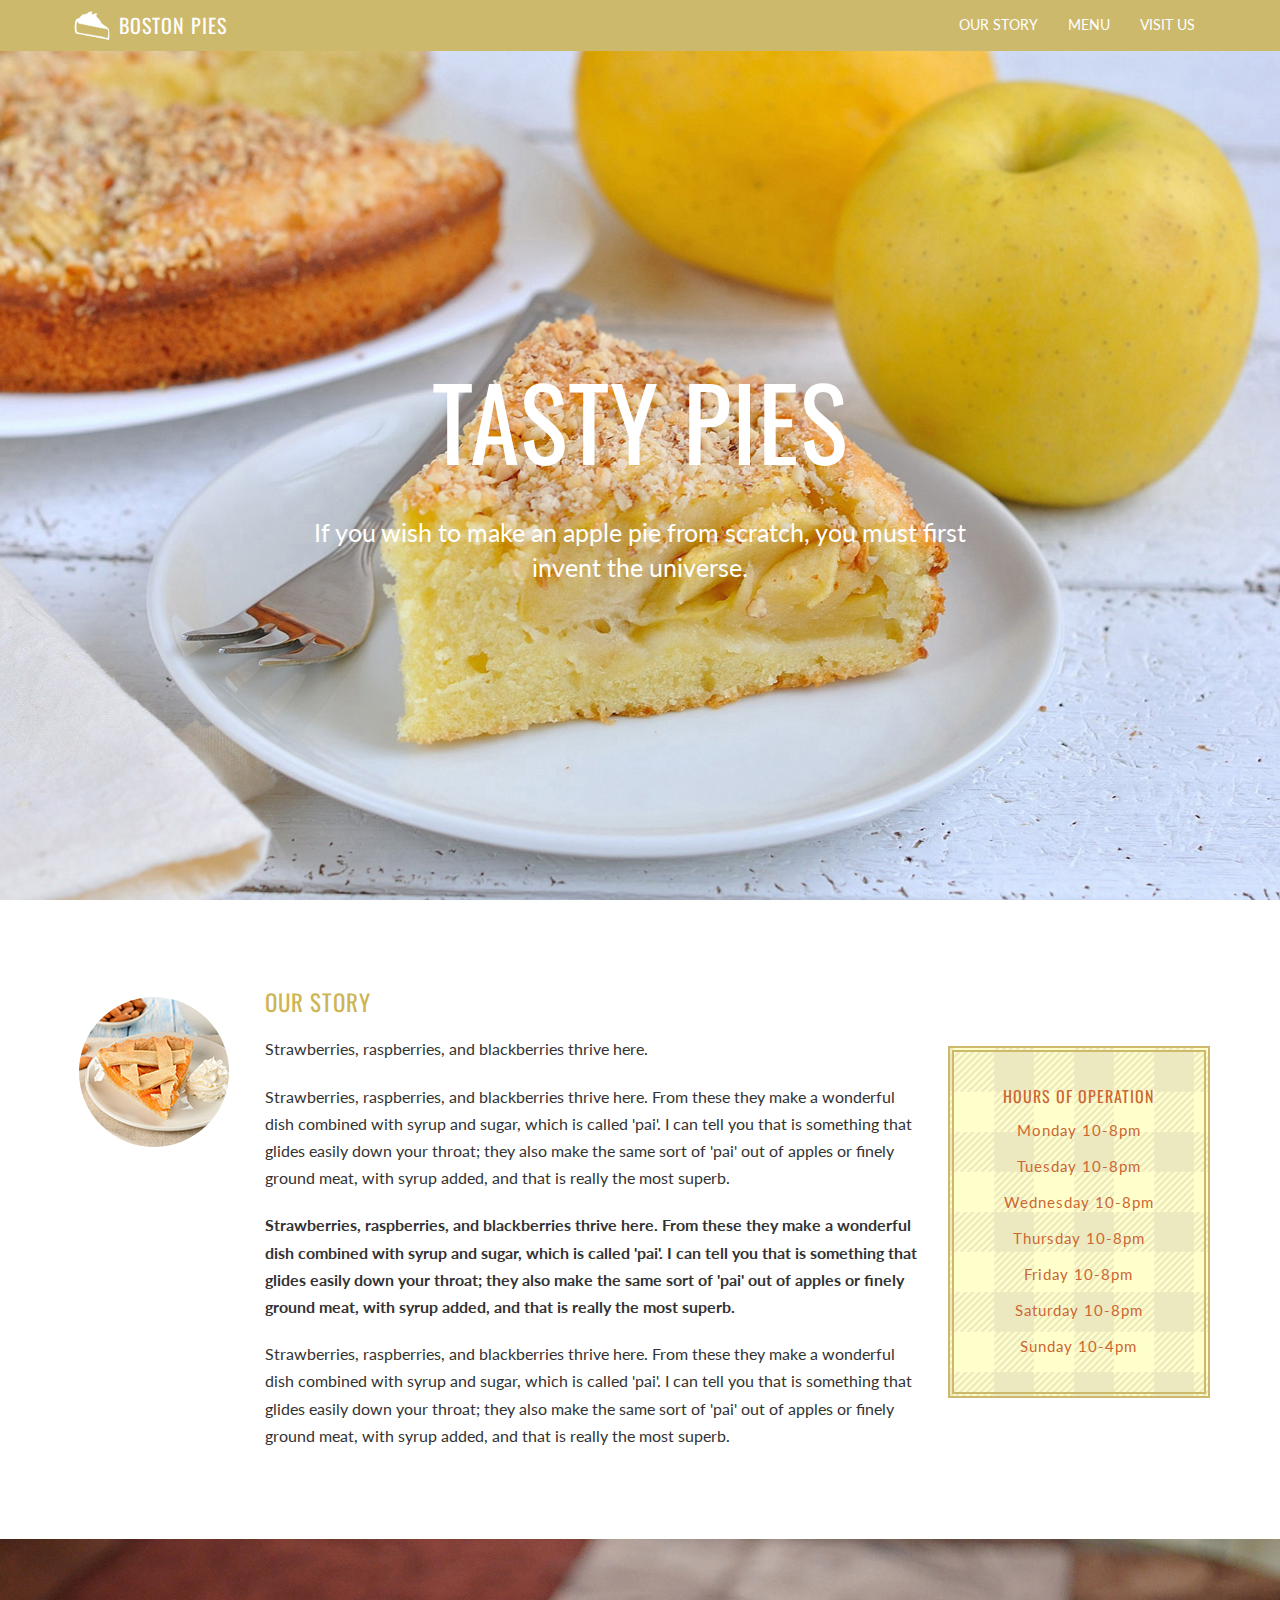
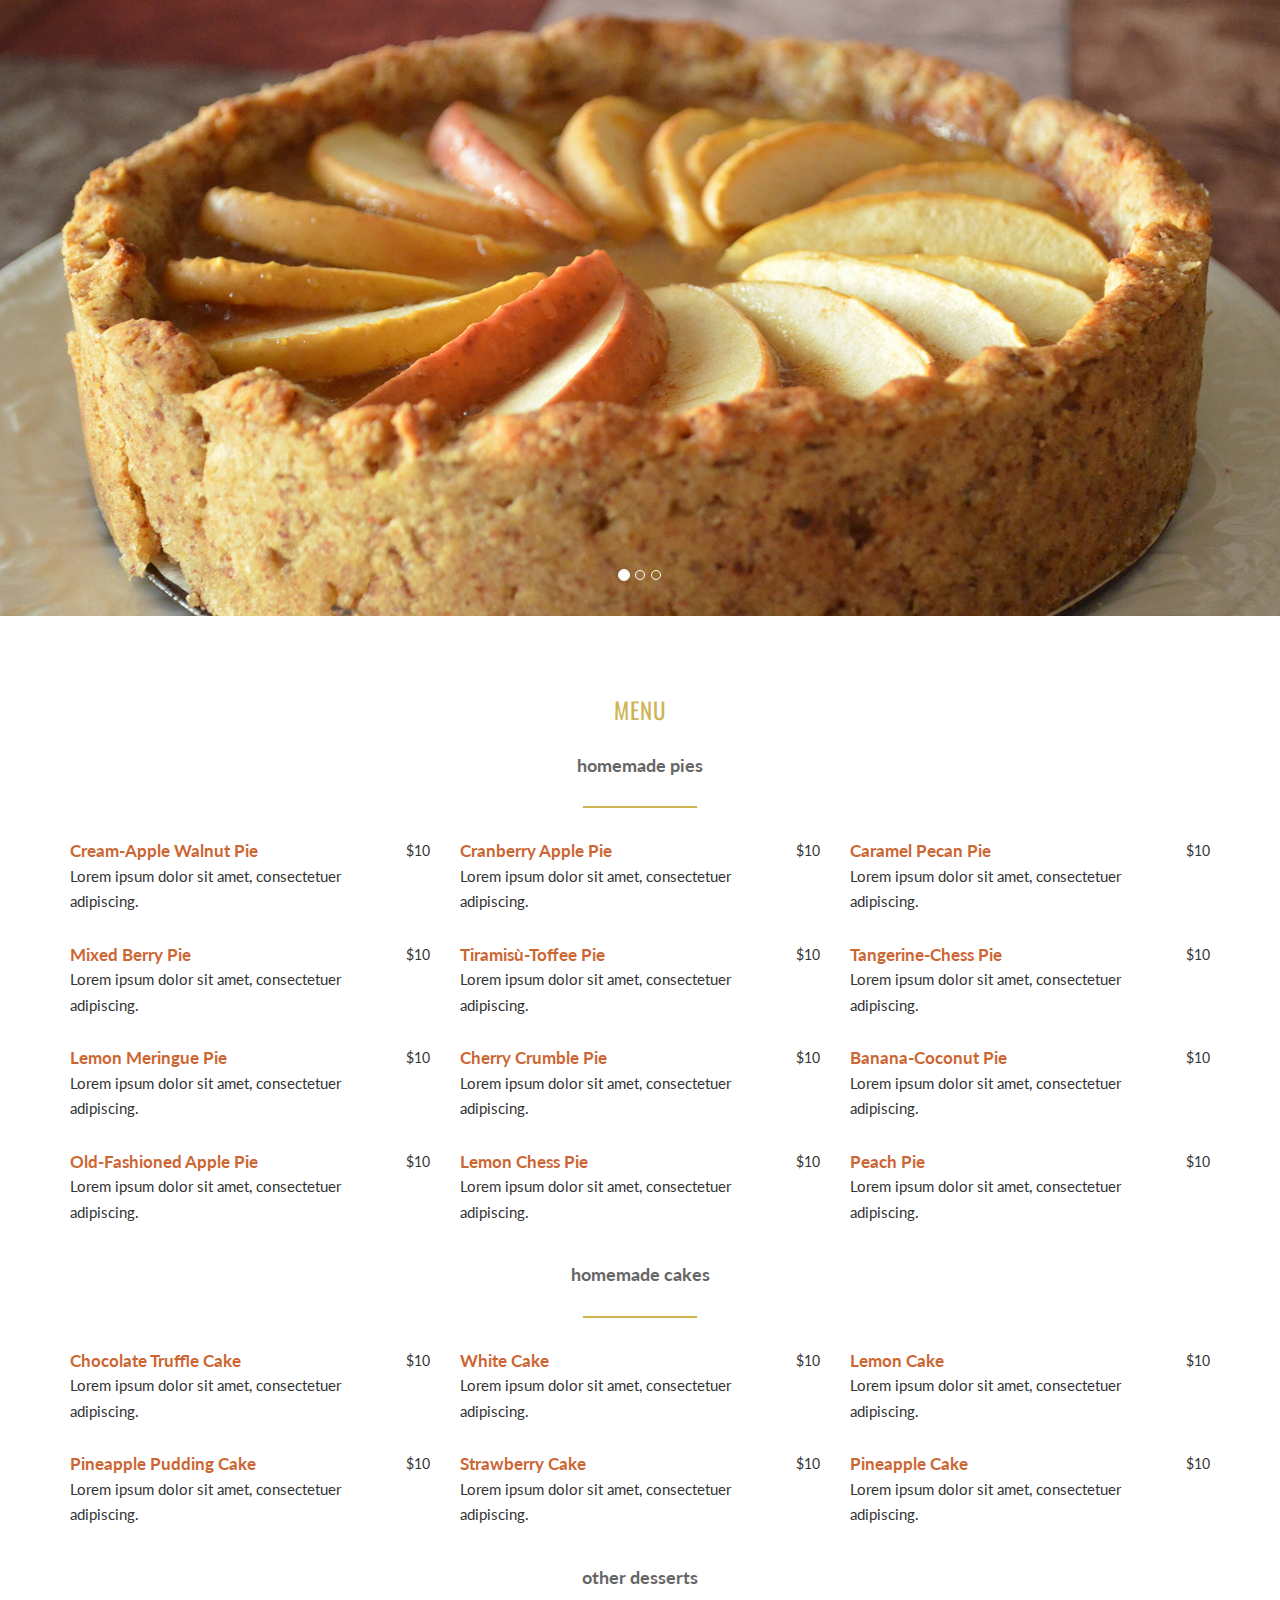
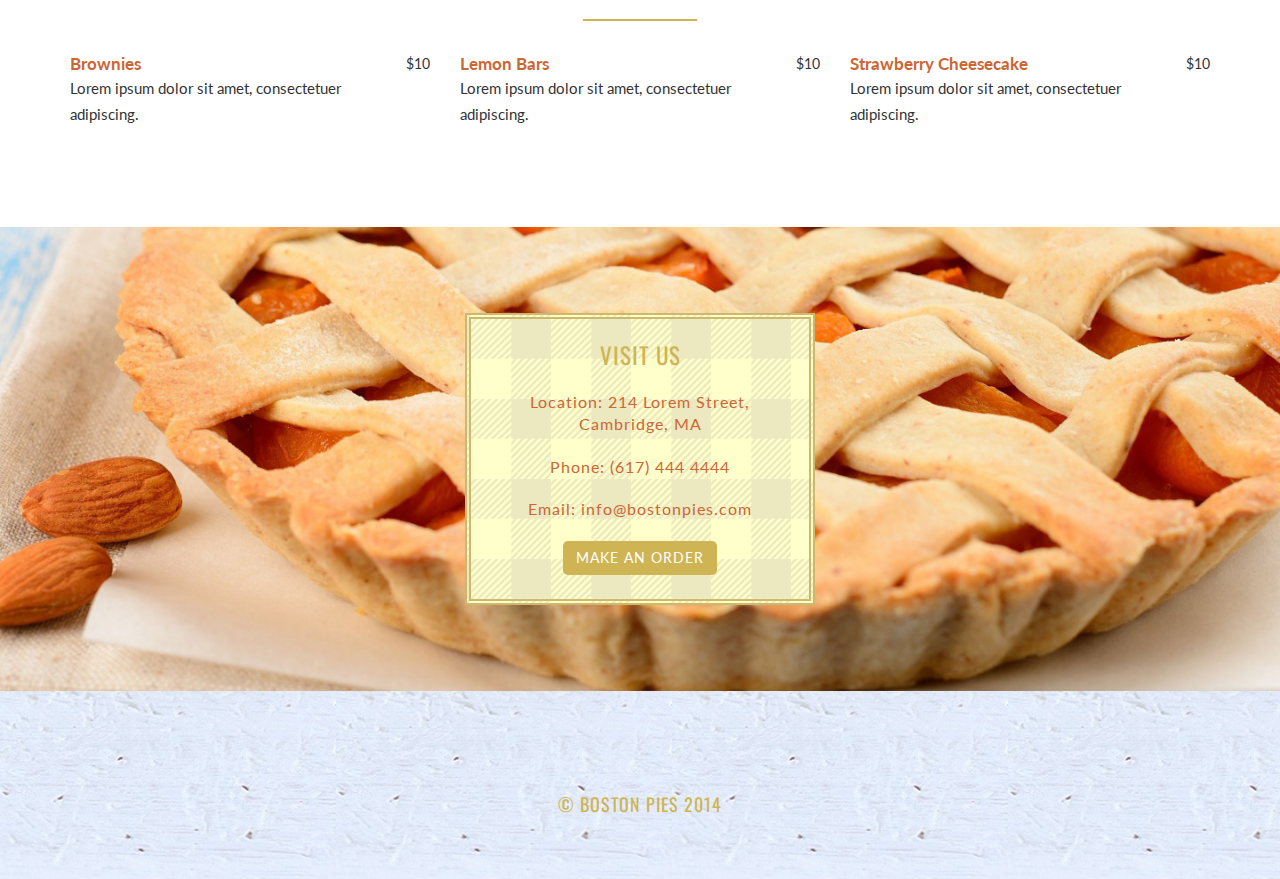
==== Web/index.html @ c0002c3c "Web site" ====
<!DOCTYPE html>
	<html lang="en">    
    <head>
    
    <meta charset="utf-8">
    <meta name="viewport" content="width=device-width, initial-scale=1">
    <meta name="description" content="">
    
    <title>Boston Pies</title>
    
    <!-- Bootstrap CSS -->
    <link href="css/bootstrap.min.css" rel="stylesheet">

    <!-- Custom CSS -->
    <link href="css/main.css" rel="stylesheet">
    
    <!-- Custom Fonts -->
    <link href="font-awesome/css/font-awesome.min.css" rel="stylesheet" type="text/css">
    <link href='http://fonts.googleapis.com/css?family=Oswald:400,300,700' rel='stylesheet' type='text/css'>
    <link href='http://fonts.googleapis.com/css?family=Lato:300,400,700' rel='stylesheet' type='text/css'>
   
 <!-- HTML5 Shim and Respond.js IE8 support of HTML5 elements and media queries -->
      <!--[if lt IE 9]>
         <script src="https://oss.maxcdn.com/libs/html5shiv/3.7.0/
            html5shiv.js"></script>
         <script src="https://oss.maxcdn.com/libs/respond.js/1.3.0/
            respond.min.js"></script>
      <![endif]-->
    
    </head>
    
    <body id="page-top" data-spy="scroll" data-target="navbar-fixed-top">
    
    <!-- Start Navigation -->
    <nav class="navbar navbar-custom navbar-fixed-top" role="navigation">
    <div class="container">
    <div class="navbar-header">
    <button type="button" class="navbar-toggle" data-toggle="collapse" data-target=".navbar-main-collapse">
    <i class="fa fa-bars"></i>
    </button>
    <a class="navbar-brand page-scroll" href="#page-top">
    <img src="img/logo.png" width="40" height="30" alt="logo" class="logo"/> Boston pies
    </a>
    </div>
    
    <div class="collapse navbar-collapse navbar-right navbar-main-collapse">
    <ul class="nav navbar-nav">
     
    <li>
    <a class="page-scroll" href="#our">our story</a>
    </li>
    <li>
    <a class="page-scroll" href="#menu">menu</a>
    </li>
    <li>
    <a class="page-scroll" href="#visit">visit us</a>
    </li>
    </ul>
    </div>
    <!-- /.navbar-collapse -->
    </div>
    <!-- /.container -->
    
    </nav>
    <!-- End Navigation -->

    
    
    <!-- Start Intro Header -->
    <header class="intro">
    <div class="intro-body">
    <div class="container">
    <div class="row">
    <div class="col-md-8 col-md-offset-2">
    <h1 class="main-text">TASTY PIES</h1>
    <p class="intro-text">If you wish to make an apple pie from scratch, you must first invent the universe.</p>
    </div>
    </div>    

    </div>
    </div>
    </header>
    <!-- End Intro Header -->

    
    
    <!-- Start About Section -->
    <div id="our" class="container content-section">
    <div class="row">
    
    <div class="col-md-2 col-sm-3">
    <img src="img/photo1.jpg" alt="photo" class="circular"/>
    </div>
    
    
    <div class="col-md-7 col-sm-5">
    <h2>our story</h2>
    <p>Strawberries, raspberries, and blackberries thrive here. </p>
    <p>Strawberries, raspberries, and blackberries thrive here. From these they make a wonderful dish combined with syrup and sugar, which is called 'pai'. I can tell you that is something that glides easily down your throat; they also make the same sort of 'pai' out of apples or finely ground meat, with syrup added, and that is really the most superb.
    <p><strong>Strawberries, raspberries, and blackberries thrive here. From these they make a wonderful dish combined with syrup and sugar, which is called 'pai'. I can tell you that is something that glides easily down your throat; they also make the same sort of 'pai' out of apples or finely ground meat, with syrup added, and that is really the most superb.</strong>
    <p>Strawberries, raspberries, and blackberries thrive here. From these they make a wonderful dish combined with syrup and sugar, which is called 'pai'. I can tell you that is something that glides easily down your throat; they also make the same sort of 'pai' out of apples or finely ground meat, with syrup added, and that is really the most superb.
    </div>
                
    <div class="col-xs-8 col-md-3 col-sm-4">
    <div class="box-hours">
    <h3>Hours of Operation
    <span>Monday 10-8pm</span>
    <span>Tuesday 10-8pm</span>
    <span>Wednesday 10-8pm</span>
    <span>Thursday 10-8pm</span>
    <span>Friday 10-8pm</span>
    <span>Saturday 10-8pm</span>
    <span>Sunday 10-4pm</span></h3>
    </div>
    </div>
    </div>
    </div>
    <!-- End About Section -->

   
    <!-- Start Slider Section -->
    <div class="content-section">
    <div id="header-carousel" class="carousel slide carousel-fade header-carousel" data-ride="carousel"> 
    <ol class="carousel-indicators">
    <li data-target="#header-carousel" data-slide-to="0" class="active"></li>
    <li data-target="#header-carousel" data-slide-to="1"></li> 
    <li data-target="#header-carousel" data-slide-to="2"></li>
    </ol>   
    
    <div class="carousel-inner">    
    
    <div class="item active"> 
    <img src="img/photo2.jpg" alt="photo">   
    </div>
                    
                    
    <div class="item">    
    <img src="img/photo3.jpg" alt="photo">      
    </div> 
    
    <div class="item">    
    <img src="img/photo4.jpg" alt="photo">      
    </div> 
    
    </div>   
    </div>
    </div>
    <!-- End Slider Section -->

        
    
    <!-- Start Menu Section -->
    <div id="menu" class="container content-section">
    <div class="row">
    
    <!-- Menu heading -->
    <div class="col-md-12">
    <h4>menu</h4></div>
    
   <!-- Menu subheading -->
   <div class="col-md-12">
   <div class="heading">homemade pies</div> 
   <hr class="style">
   </div>     
     
    <!-- Menu column1 -->
    
    <div class="col-md-4 col-sm-4">
    
    <div class="menu-content">
    
    <div class="menu-heading">Cream-Apple Walnut Pie<div class="price">$10</div>
    </div>
    <div class="description">Lorem ipsum dolor sit amet, consectetuer adipiscing.</div>

    <div class="menu-heading">Mixed Berry Pie<div class="price">$10</div>
    </div>
    <div class="description">Lorem ipsum dolor sit amet, consectetuer adipiscing.</div>
     
    <div class="menu-heading">Lemon Meringue Pie<div class="price">$10</div>
    </div>
    <div class="description">Lorem ipsum dolor sit amet, consectetuer adipiscing.</div>
      
    <div class="menu-heading">Old-Fashioned Apple Pie<div class="price">$10</div>
    </div>
    <div class="description">Lorem ipsum dolor sit amet, consectetuer adipiscing.</div>
    
    </div>
    </div>
    <!--/Menu column1-->

    
    
     <!-- Menu column2 -->
   <div class="col-md-4 col-sm-4">
    
    <div class="menu-content">
    
    <div class="menu-heading">Cranberry Apple Pie<div class="price">$10</div>
    </div>
    <div class="description">Lorem ipsum dolor sit amet, consectetuer adipiscing.</div>

    <div class="menu-heading">Tiramisù-Toffee Pie<div class="price">$10</div>
    </div>
    <div class="description">Lorem ipsum dolor sit amet, consectetuer adipiscing.</div>
     
    <div class="menu-heading">Cherry Crumble Pie<div class="price">$10</div>
    </div>
    <div class="description">Lorem ipsum dolor sit amet, consectetuer adipiscing.</div>
      
    <div class="menu-heading">Lemon Chess Pie<div class="price">$10</div>
    </div>
    <div class="description">Lorem ipsum dolor sit amet, consectetuer adipiscing.</div>
    
    </div>
    </div>
    <!--/Menu column2-->

    
    
    <!-- Menu column3 -->
    <div class="col-md-4 col-sm-4">
    
    <div class="menu-content">
    
    <div class="menu-heading">Caramel Pecan Pie<div class="price">$10</div>
    </div>
    <div class="description">Lorem ipsum dolor sit amet, consectetuer adipiscing.</div>

    <div class="menu-heading">Tangerine-Chess Pie<div class="price">$10</div>
    </div>
    <div class="description">Lorem ipsum dolor sit amet, consectetuer adipiscing.</div>
     
    <div class="menu-heading">Banana-Coconut Pie<div class="price">$10</div>
    </div>
    <div class="description">Lorem ipsum dolor sit amet, consectetuer adipiscing.</div>
      
    <div class="menu-heading">Peach Pie<div class="price">$10</div>
    </div>
    <div class="description">Lorem ipsum dolor sit amet, consectetuer adipiscing.</div>
    
    </div>
    </div>
    <!--/Menu column3-->

    
    
    <!-- Menu subheading -->

    <div class="col-md-12 col-sm-12">
    <div class="heading">homemade cakes</div> 
    <hr class="style">
    </div>     
     
    
     <!-- Menu column1 -->
     <div class="col-md-4 col-sm-4">
    
    <div class="menu-content">
    
    <div class="menu-heading">Chocolate Truffle Cake<div class="price">$10</div>
    </div>
    <div class="description">Lorem ipsum dolor sit amet, consectetuer adipiscing.</div>

    <div class="menu-heading">Pineapple Pudding Cake<div class="price">$10</div>
    </div>
    <div class="description">Lorem ipsum dolor sit amet, consectetuer adipiscing.</div>
    
    </div>
    </div>
    <!--/Menu column1-->


    
    <!-- Menu column2 -->
    <div class="col-md-4 col-sm-4">
    
    <div class="menu-content">
    
    <div class="menu-heading">White Cake<div class="price">$10</div>
    </div>
    <div class="description">Lorem ipsum dolor sit amet, consectetuer adipiscing.</div>
    <div class="menu-heading">Strawberry Cake<div class="price">$10</div>
    </div>
    <div class="description">Lorem ipsum dolor sit amet, consectetuer adipiscing.</div>
    </div>
    </div>
    <!--/Menu column2-->


    
    <!-- Menu column3 -->
    <div class="col-md-4 col-sm-4">
    
    <div class="menu-content">
    
    <div class="menu-heading">Lemon Cake<div class="price">$10</div>
    </div>
    <div class="description">Lorem ipsum dolor sit amet, consectetuer adipiscing.</div>
    <div class="menu-heading">Pineapple Cake<div class="price">$10</div>
    </div>
    <div class="description">Lorem ipsum dolor sit amet, consectetuer adipiscing.</div>
    </div>
    </div>
    <!--/Menu column3-->


    
    
    <!-- Menu subheading -->

    <div class="col-md-12 col-sm-12">
    <div class="heading">other desserts</div> 
    <hr class="style">
    </div>     
     
    
     <!-- Menu column1 -->
    <div class="col-md-4 col-sm-4">
    
    <div class="menu-content">
    
    <div class="menu-heading">Brownies<div class="price">$10</div>
    </div>
    <div class="description">Lorem ipsum dolor sit amet, consectetuer adipiscing.</div>
    </div>
    </div>
    <!--/Menu column1-->


    
    <!-- Menu column2 -->
    <div class="col-md-4 col-sm-4">
    
    <div class="menu-content">
    
    <div class="menu-heading">Lemon Bars<div class="price">$10</div>
    </div>
    <div class="description">Lorem ipsum dolor sit amet, consectetuer adipiscing.</div>
    </div>
    </div>
    <!--/Menu column2-->

    
    <!-- Menu column3 -->
    <div class="col-md-4 col-sm-4">
    
    <div class="menu-content">
    
    <div class="menu-heading">Strawberry Cheesecake<div class="price">$10</div>
    </div>
    <div class="description">Lorem ipsum dolor sit amet, consectetuer adipiscing.</div>
    </div>
    </div>
    <!--/Menu column3-->

    
    </div>
    </div>
    <!-- End Menu Section -->

    
    
    <!-- Start Contact Section -->
    <div id="visit" class="content-section text-center">
    <div class="visit-section">
    <div class="container">
    <div class="col-md-4 col-sm-4 col-xs-10 col-lg-offset-4">
    <div class="visit-box">
    <h4>VISIT US</h4>
    <h5>Location: 214 Lorem Street, Cambridge, MA</h5>
    <h5>Phone: (617) 444 4444</h5>
    <h5>Email: info@bostonpies.com</h5>
    <a href="#" class="btn contact-btn">make an order</a>

    </div>
    </div>
    </div>
    </div>
    </div>
    <!-- End Contact Section -->

    
    
    <!-- Start Footer -->
    <footer>
    <div class="container text-center">
    <a href="#"><i class="fa fa-facebook fa-2x"></i></a>
    <a href="#"><i class="fa fa-twitter fa-2x icon1"></i></a>
    <a href="#"><i class="fa fa-instagram fa-2x icon1"></i></a>
    </div>
    <h6>&copy; Boston pies 2014</h6>
    </footer>
    <!-- End Footer -->

    
     <!-- jQuery Version -->
    <script src="js/jquery-1.11.0.js"></script>

    <!-- Bootstrap JavaScript -->
    <script src="js/bootstrap.min.js"></script>
    

    <!-- Plugin JavaScript -->
    <script src="js/jquery.easing.min.js"></script>


    <!-- Theme JavaScript -->
    <script src="js/main.js"></script>

    </body>
    
    </html>
---- Web/css/main.css ----
/* ----------------------------------------------------
	 GENERAL STYLES
------------------------------------------------------- */


body {
    width: 100%;
    height: 100%;
    font-family: 'Lato', sans-serif;    
	color:#333333;
    background-color:white;
}

html {
    width: 100%;
    height: 100%;

}

h1,
h2,
h3,
h4,
h5,
h6 {
    
    text-transform: uppercase;
    letter-spacing: 1px;
	margin-bottom:20px;
}

p {
    margin: 0 0 20px;
    font-size:16px;
    line-height: 1.7em;
	
}

img {
	max-width: 100%;	
	height: auto;

}

h2{
	color:#ceb453;
	font-size:23px;
	text-align:left;
	font-weight:400;
	font-family: 'Oswald', sans-serif;    


	
	
}


h3 {
	color:#cc6633;
	font-size:16px;
	line-height:2em;
	text-align:center;
	font-weight: 400;
    font-family: 'Oswald', sans-serif;    


	
	
}

h3 span{
	color:#cc6633;
	font-size:15px;
	display:block;
	margin-top:2px;
	padding-bottom:2px;
	font-family: 'Lato', sans-serif;
	font-weight:400;
	text-transform:capitalize;
	
	
}




h4 {
	color:#ceb453;
	font-size:23px;
	line-height:1.3em;
	text-align:center;
	font-family: 'Oswald', sans-serif; 
	font-weight: 400;
   
	
	
}

h5{
	color:#cc6633;
	font-size:16px;
	text-transform:none;
	display:block;
	font-family: 'Lato', sans-serif;
	font-weight:400;
	margin-top:5px;
	line-height:1.4em;
	text-align:center;
	
	
}

h6{
	    
	font-family: 'Oswald', sans-serif;    
    font-weight: 400;
	font-size:18px;
	margin-top:30px;
	line-height:1.7em;
	color:#ceb453;
	text-align:center;


}


a {
	color:#ceb453;
    -webkit-transition: all .2s ease-in-out;
    -moz-transition: all .2s ease-in-out;
    transition: all .2s ease-in-out;
}


a:hover {
	color:#cc6633;
}


.logo{
	margin-top:-7px;
	margin-left:3px;
	
	
}


/* ----------------------------------------------------
	 NAVIGATION STYLES
------------------------------------------------------- */


.navbar-custom {
    margin-bottom: 0;
    text-transform: uppercase;
	font-family: 'Lato', sans-serif;
    background-color:#cdb96c;

}

.navbar-custom .navbar-brand {
    font-weight: 400;
	font-family: 'Oswald', sans-serif;    
	font-size:20px;
	letter-spacing:1px; 
	color:white;  

}

.navbar-custom .navbar-brand:focus {
    outline: 0;
}

.navbar-custom .navbar-toggle {
	color:#333333;

}

.navbar-custom .navbar-brand .navbar-toggle:focus,
.navbar-custom .navbar-brand .navbar-toggle:active {
    outline: 0;
	
}

.navbar-custom a {
    color: #fff;
	margin-top:0;
	font-size:14px;
}


.navbar-custom .nav li a {
    -webkit-transition: background .3s ease-in-out;
    -moz-transition: background .3s ease-in-out;
    transition: background .3s ease-in-out;
}

.navbar-custom .nav li a:hover,
.navbar-custom .nav li a:focus{
    outline: 0;
    background-color: rgba(255,255,255,.3);
}




/* ----------------------------------------------------
	 INTRO STYLES
------------------------------------------------------- */


.intro {
    display: table;
    width: 100%;
    height: auto;
    padding: 100px 0;
    text-align: center;
    color: #fff;
    background: url(../img/banner.jpg) no-repeat bottom center scroll;
    background-color:white;
    -webkit-background-size: cover;
    -moz-background-size: cover;
    background-size: cover;
    -o-background-size: cover;
}

.intro .intro-body {
    display: table-cell;
    vertical-align: middle;
}

.intro .intro-body .main-text {
    font-size: 50px;
	font-weight:400;
	font-family: 'Oswald', sans-serif;
	margin-top:90px;    

}

.intro .intro-body .intro-text {
    font-size: 18px;
	padding:20px;
	line-height:1.4em;
	font-family: 'Lato', sans-serif;
	font-weight:400;   

}




/* ----------------------------------------------------
	 ABOUT  STYLES
------------------------------------------------------- */



.box-hours{
	background-color:#FFC;
	padding:8px;
	border:6px double #cdb96c;
	background-image:url(../img/bg.png);
	background-position:left top;
	background-repeat:repeat;
	margin-top:76px;

}


.circular {
	width: 150px;
	height: 150px;
	border-radius:50%;
	-webkit-border-radius:50%;
	-moz-border-radius: 50%;
	float:left;
	margin-top:27px;
	margin-left:9px;
}




/* ----------------------------------------------------
	 CONTENT STYLE
------------------------------------------------------- */


.content-section {
    padding-top: 70px;
	padding-bottom:0;
}



/* ----------------------------------------------------
	 SLIDER STYLES
------------------------------------------------------- */

.header-carousel{
	background-color:transparent;
}

.header-carousel img{
	height:auto;
}

.carousel-fade .carousel-inner .item{
  opacity: 0;
  -webkit-transition-property: opacity;
  -moz-transition-property: opacity;
  -o-transition-property: opacity;
  transition-property: opacity;
}
.carousel-fade .carousel-inner .active{
  opacity: 1;
}
.carousel-fade .carousel-inner .active.left,
.carousel-fade .carousel-inner .active.right{
  left: 0;
  opacity: 0;
  z-index: 1;
}
.carousel-fade .carousel-inner .next.left,
.carousel-fade .carousel-inner .prev.right{
  opacity: 1;
}
.carousel-fade .carousel-control{
  z-index: 2;
}

.carousel-indicators li{
	border: 1px solid white;
}
.carousel-indicators .active{
	background-color: white;
}



/* ----------------------------------------------------
	 MAIN MENU STYLES
------------------------------------------------------- */


.menu-content {
	font-size:15px;
	position:relative;
	display:block;
	line-height:1.7em;
	margin-bottom:30px;
	-webkit-font-smoothing: antialiased;


}
	
.heading { 
	font-size:18px;  
	color:#666; 
	padding-bottom: 8px;
	margin-top:7px;
	text-align:center;
	font-family: 'Lato', sans-serif;    
	font-weight:700;

}

.menu-heading { 
	text-align:left;
	font-weight:700;
	color:#cc6633;
	font-size:17px;
	font-family: 'Lato', sans-serif;
	letter-spacing:0;   

}


.description {
	text-align:left;
	color:#333333;
	width:86%;
	margin-bottom:27px;
    font-family: 'Lato', sans-serif;
	font-weight:400;    


}


.price {
	position:absolute;
	font-family: 'Lato', sans-serif;    
	color:#333333;
	font-size:14px;
	display:inline;
	font-weight:400;
	right:0;

	
}


hr.style {
    height: 10px;
    border-style: solid;
    border-color:#ceb453;
    border-width: 2px 0 0 0;
	width:10%;
}


/* ----------------------------------------------------
	 VISIT US  STYLES
------------------------------------------------------- */



.visit-box{
	background-color:#FFC;
	border:6px double #cdb96c;
	background-image:url(../img/bg.png);
	background-position:left top;
	background-repeat:repeat;
	padding:12px;

}

.visit-section {
    width: 100%;
    padding: 86px 0;
    color: #fff;
    background: url(../img/photo5.jpg) no-repeat center center scroll;
    background-color:white;
    -webkit-background-size: cover;
    -moz-background-size: cover;
    background-size: cover;
    -o-background-size: cover;
}

.contact-btn{
	color: #fff;
	background-color:#ceb453;
	margin-bottom:12px;
	border-radius:5px;
	text-transform: uppercase;
    font-family: 'Lato', sans-serif;    
    font-weight: 400;
    letter-spacing: 1px;
	font-size:14px;
	text-align:center;

}
.contact-btn:hover{
	color:white;
	background-color:#993300;


}


/* ----------------------------------------------------
	 FOOTER STYLES
------------------------------------------------------- */


footer {
    padding: 40px 0;
	background-image:url(../img/bg-footer.jpg);
	background-position:left top;
	background-repeat:repeat;
}


footer .icon1{
	margin-left:13px;
	margin-top:0;

}


/* ----------------------------------------------------
	 RESPONSIVE STYLES
------------------------------------------------------- */


@media(max-width:1024px) {


.circular {
	width: 142px;
	height: 142px;
}

}



@media(min-width:767px) {

.intro {
        height: 100%;
        padding: 0;
}

.intro .intro-body .main-text {
        font-size: 100px;
}

.intro .intro-body .intro-text {
        font-size: 25px;
}


}

@media(max-width:768px) {


.box-hours{
	
	margin-top:40px;
	margin-bottom:40px;


}

}

@media(max-width:600px) {


.circular {
	float:left;
	margin:7px;
	padding:12px;

	
}


}


@media(max-width:320px) {


.circular {
	display:none;
	
}

.content-section{
	
	padding-top:46px;
	
}


}
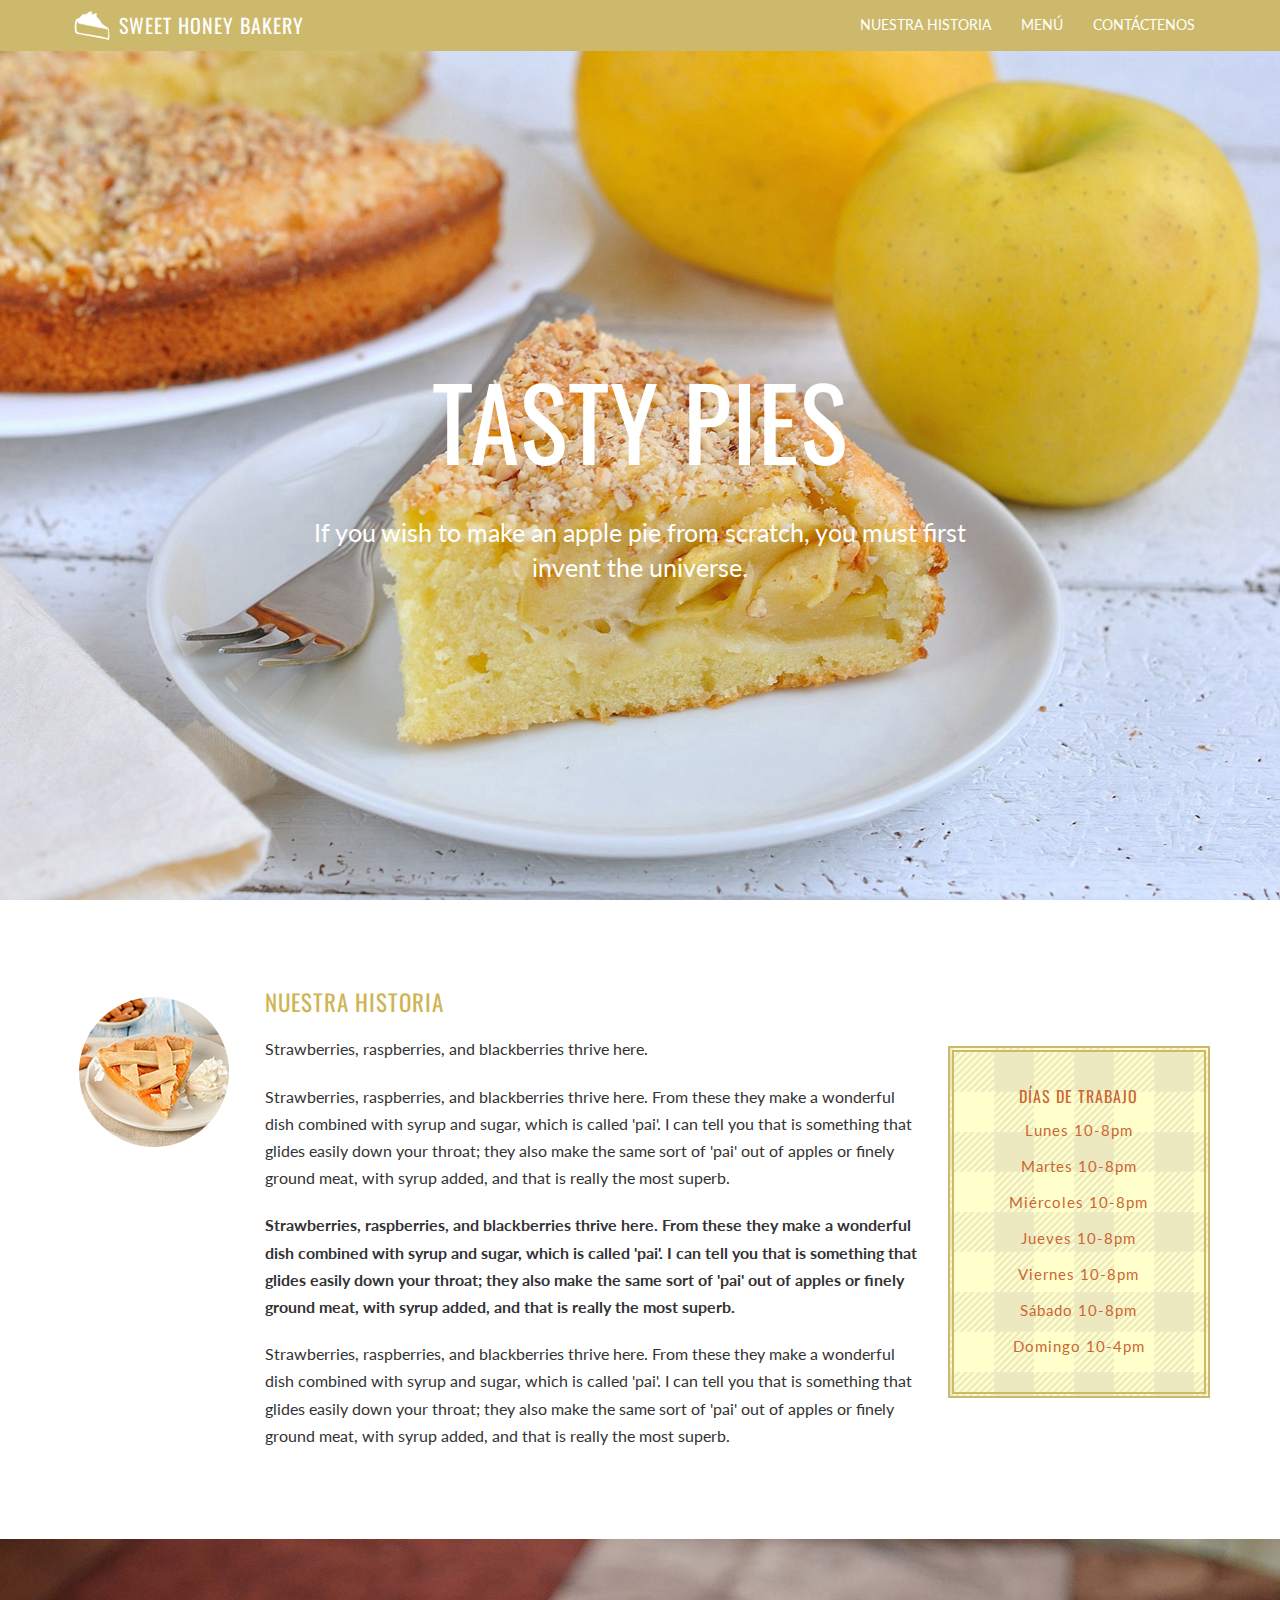
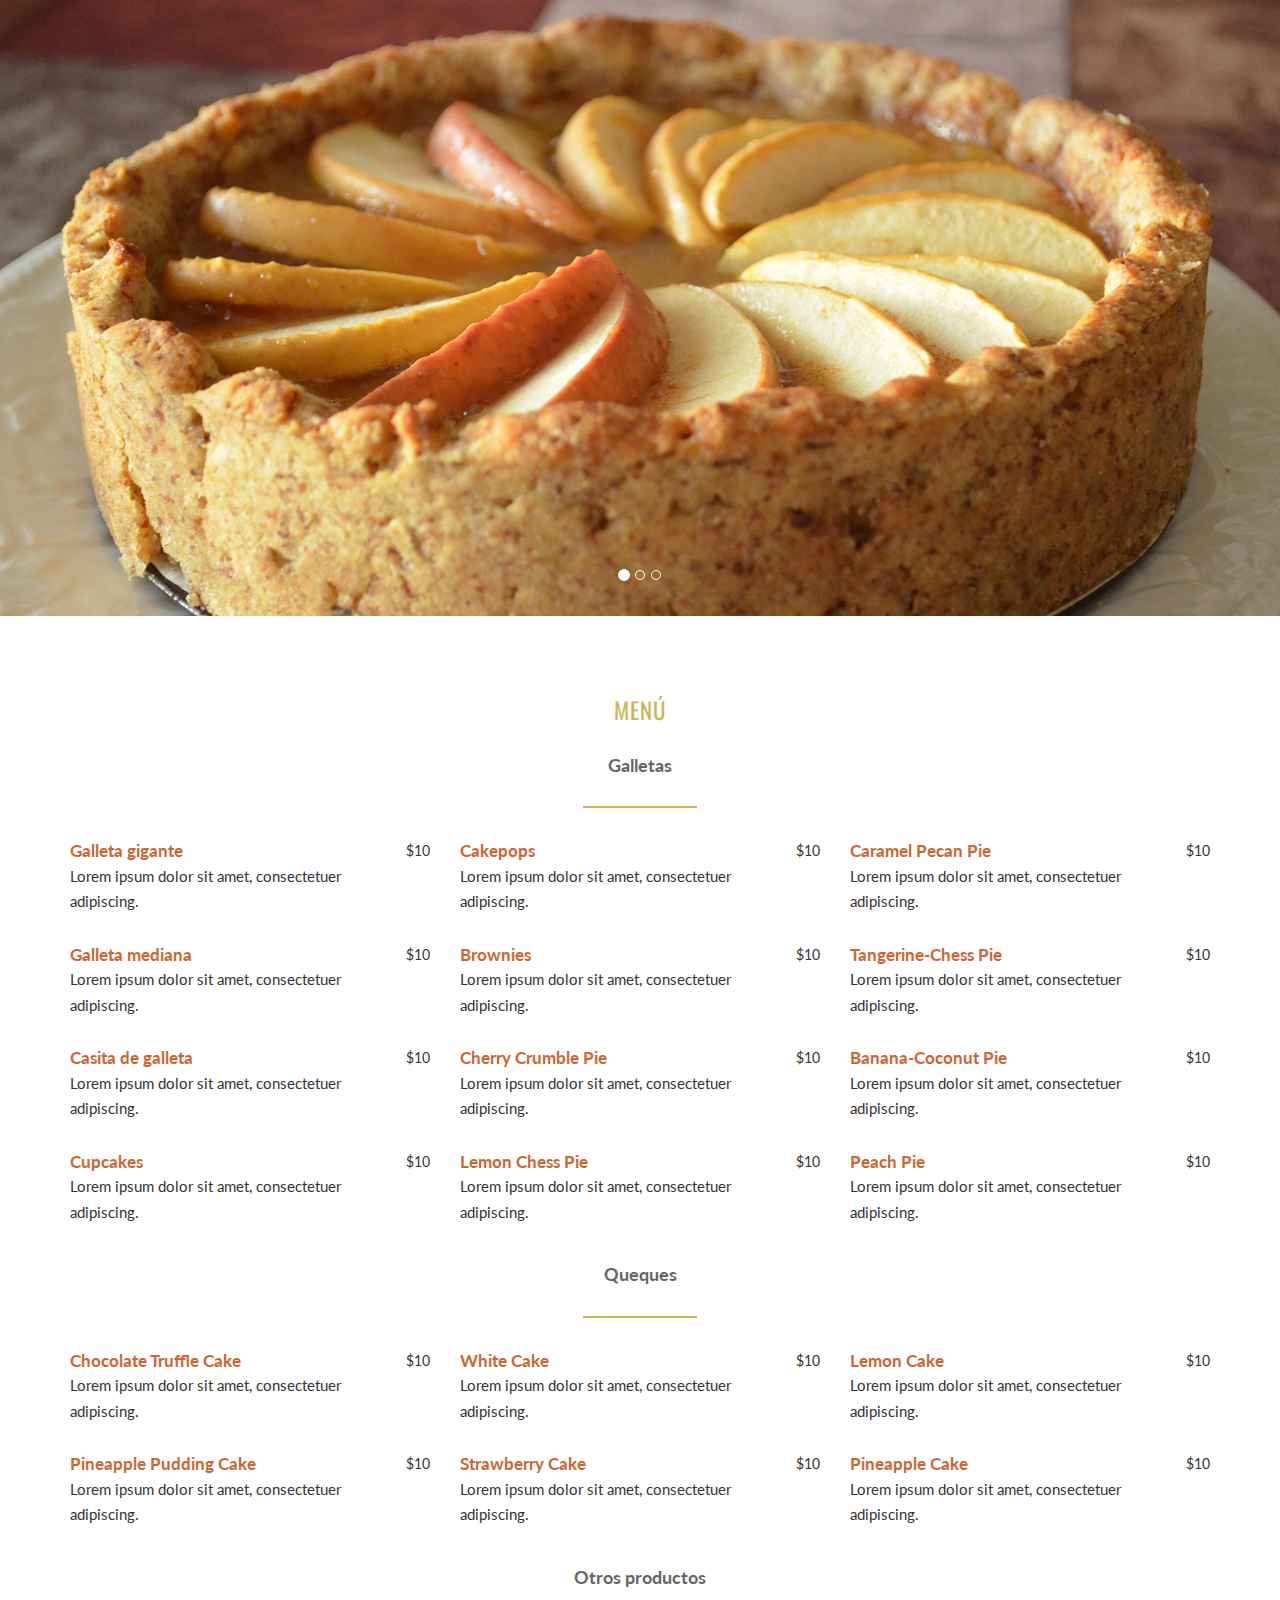
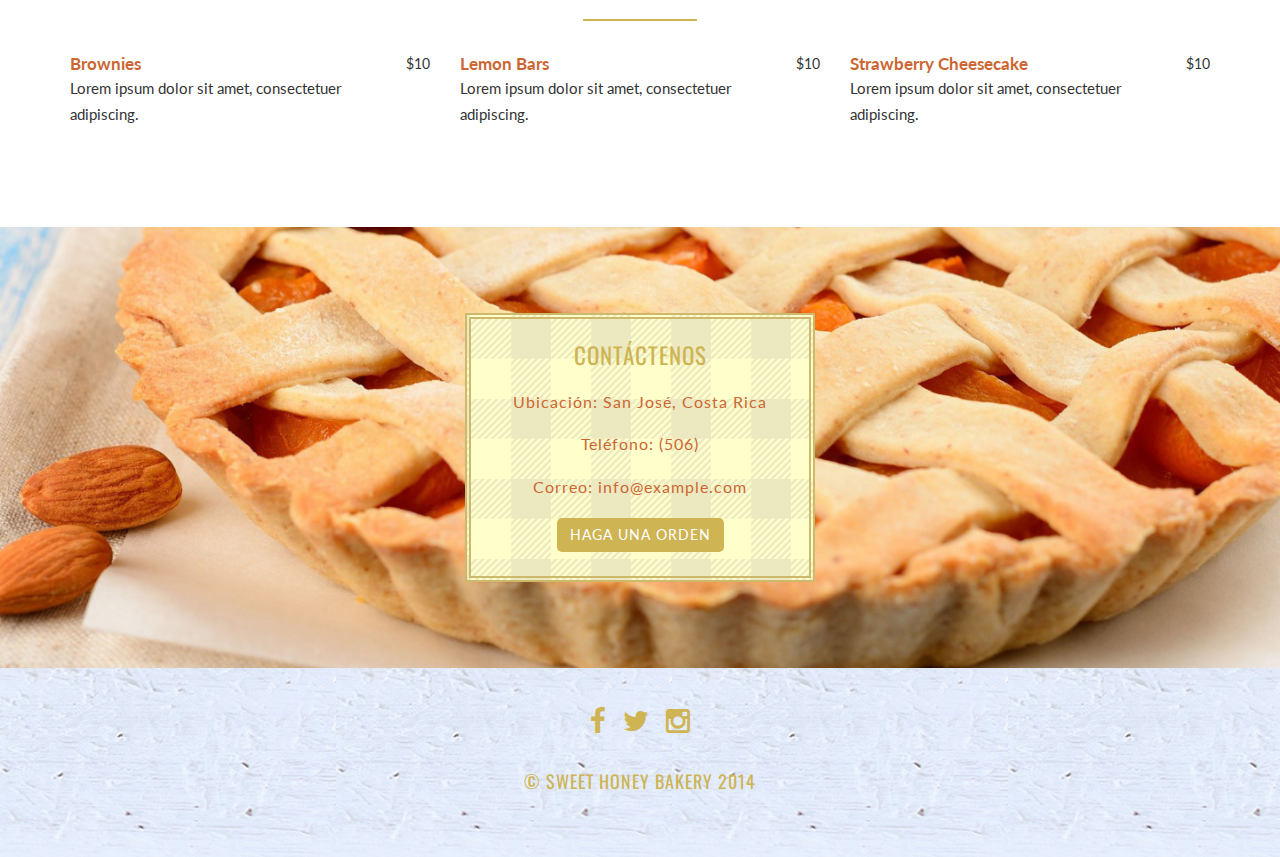
==== commit 45150398: "Página web" ====
--- a/Web/index.html
+++ b/Web/index.html
@@ -6,7 +6,7 @@
     <meta name="viewport" content="width=device-width, initial-scale=1">
     <meta name="description" content="">
     
-    <title>Boston Pies</title>
+    <title>Sweet Honey Bakery</title>
     
     <!-- Bootstrap CSS -->
     <link href="css/bootstrap.min.css" rel="stylesheet">
@@ -39,7 +39,7 @@
     <i class="fa fa-bars"></i>
     </button>
     <a class="navbar-brand page-scroll" href="#page-top">
-    <img src="img/logo.png" width="40" height="30" alt="logo" class="logo"/> Boston pies
+    <img src="img/logo.png" width="40" height="30" alt="logo" class="logo"/> Sweet Honey Bakery
     </a>
     </div>
     
@@ -47,13 +47,13 @@
     <ul class="nav navbar-nav">
      
     <li>
-    <a class="page-scroll" href="#our">our story</a>
+    <a class="page-scroll" href="#our">Nuestra historia</a>
     </li>
     <li>
-    <a class="page-scroll" href="#menu">menu</a>
+    <a class="page-scroll" href="#menu">Menú</a>
     </li>
     <li>
-    <a class="page-scroll" href="#visit">visit us</a>
+    <a class="page-scroll" href="#visit">Contáctenos</a>
     </li>
     </ul>
     </div>
@@ -94,7 +94,7 @@
     
     
     <div class="col-md-7 col-sm-5">
-    <h2>our story</h2>
+    <h2>Nuestra historia</h2>
     <p>Strawberries, raspberries, and blackberries thrive here. </p>
     <p>Strawberries, raspberries, and blackberries thrive here. From these they make a wonderful dish combined with syrup and sugar, which is called 'pai'. I can tell you that is something that glides easily down your throat; they also make the same sort of 'pai' out of apples or finely ground meat, with syrup added, and that is really the most superb.
     <p><strong>Strawberries, raspberries, and blackberries thrive here. From these they make a wonderful dish combined with syrup and sugar, which is called 'pai'. I can tell you that is something that glides easily down your throat; they also make the same sort of 'pai' out of apples or finely ground meat, with syrup added, and that is really the most superb.</strong>
@@ -103,14 +103,14 @@
                 
     <div class="col-xs-8 col-md-3 col-sm-4">
     <div class="box-hours">
-    <h3>Hours of Operation
-    <span>Monday 10-8pm</span>
-    <span>Tuesday 10-8pm</span>
-    <span>Wednesday 10-8pm</span>
-    <span>Thursday 10-8pm</span>
-    <span>Friday 10-8pm</span>
-    <span>Saturday 10-8pm</span>
-    <span>Sunday 10-4pm</span></h3>
+    <h3>Días de trabajo
+    <span>Lunes 10-8pm</span>
+    <span>Martes 10-8pm</span>
+    <span>Miércoles 10-8pm</span>
+    <span>Jueves 10-8pm</span>
+    <span>Viernes 10-8pm</span>
+    <span>Sábado 10-8pm</span>
+    <span>Domingo 10-4pm</span></h3>
     </div>
     </div>
     </div>
@@ -155,11 +155,11 @@
     
     <!-- Menu heading -->
     <div class="col-md-12">
-    <h4>menu</h4></div>
+    <h4>Menú</h4></div>
     
    <!-- Menu subheading -->
    <div class="col-md-12">
-   <div class="heading">homemade pies</div> 
+   <div class="heading">Galletas</div> 
    <hr class="style">
    </div>     
      
@@ -169,19 +169,19 @@
     
     <div class="menu-content">
     
-    <div class="menu-heading">Cream-Apple Walnut Pie<div class="price">$10</div>
-    </div>
-    <div class="description">Lorem ipsum dolor sit amet, consectetuer adipiscing.</div>
-
-    <div class="menu-heading">Mixed Berry Pie<div class="price">$10</div>
-    </div>
-    <div class="description">Lorem ipsum dolor sit amet, consectetuer adipiscing.</div>
-     
-    <div class="menu-heading">Lemon Meringue Pie<div class="price">$10</div>
+    <div class="menu-heading">Galleta gigante<div class="price">$10</div>
+    </div>
+    <div class="description">Lorem ipsum dolor sit amet, consectetuer adipiscing.</div>
+
+    <div class="menu-heading">Galleta mediana<div class="price">$10</div>
+    </div>
+    <div class="description">Lorem ipsum dolor sit amet, consectetuer adipiscing.</div>
+     
+    <div class="menu-heading">Casita de galleta<div class="price">$10</div>
     </div>
     <div class="description">Lorem ipsum dolor sit amet, consectetuer adipiscing.</div>
       
-    <div class="menu-heading">Old-Fashioned Apple Pie<div class="price">$10</div>
+    <div class="menu-heading">Cupcakes<div class="price">$10</div>
     </div>
     <div class="description">Lorem ipsum dolor sit amet, consectetuer adipiscing.</div>
     
@@ -196,11 +196,11 @@
     
     <div class="menu-content">
     
-    <div class="menu-heading">Cranberry Apple Pie<div class="price">$10</div>
-    </div>
-    <div class="description">Lorem ipsum dolor sit amet, consectetuer adipiscing.</div>
-
-    <div class="menu-heading">Tiramisù-Toffee Pie<div class="price">$10</div>
+    <div class="menu-heading">Cakepops<div class="price">$10</div>
+    </div>
+    <div class="description">Lorem ipsum dolor sit amet, consectetuer adipiscing.</div>
+
+    <div class="menu-heading">Brownies<div class="price">$10</div>
     </div>
     <div class="description">Lorem ipsum dolor sit amet, consectetuer adipiscing.</div>
      
@@ -248,7 +248,7 @@
     <!-- Menu subheading -->
 
     <div class="col-md-12 col-sm-12">
-    <div class="heading">homemade cakes</div> 
+    <div class="heading">Queques</div> 
     <hr class="style">
     </div>     
      
@@ -310,7 +310,7 @@
     <!-- Menu subheading -->
 
     <div class="col-md-12 col-sm-12">
-    <div class="heading">other desserts</div> 
+    <div class="heading">Otros productos</div> 
     <hr class="style">
     </div>     
      
@@ -367,11 +367,11 @@
     <div class="container">
     <div class="col-md-4 col-sm-4 col-xs-10 col-lg-offset-4">
     <div class="visit-box">
-    <h4>VISIT US</h4>
-    <h5>Location: 214 Lorem Street, Cambridge, MA</h5>
-    <h5>Phone: (617) 444 4444</h5>
-    <h5>Email: info@bostonpies.com</h5>
-    <a href="#" class="btn contact-btn">make an order</a>
+    <h4>Contáctenos</h4>
+    <h5>Ubicación: San José, Costa Rica</h5>
+    <h5>Teléfono: (506) </h5>
+    <h5>Correo: info@example.com</h5>
+    <a href="#" class="btn contact-btn">Haga una orden</a>
 
     </div>
     </div>
@@ -389,7 +389,7 @@
     <a href="#"><i class="fa fa-twitter fa-2x icon1"></i></a>
     <a href="#"><i class="fa fa-instagram fa-2x icon1"></i></a>
     </div>
-    <h6>&copy; Boston pies 2014</h6>
+    <h6>&copy; Sweet Honey Bakery 2014</h6>
     </footer>
     <!-- End Footer -->
 
